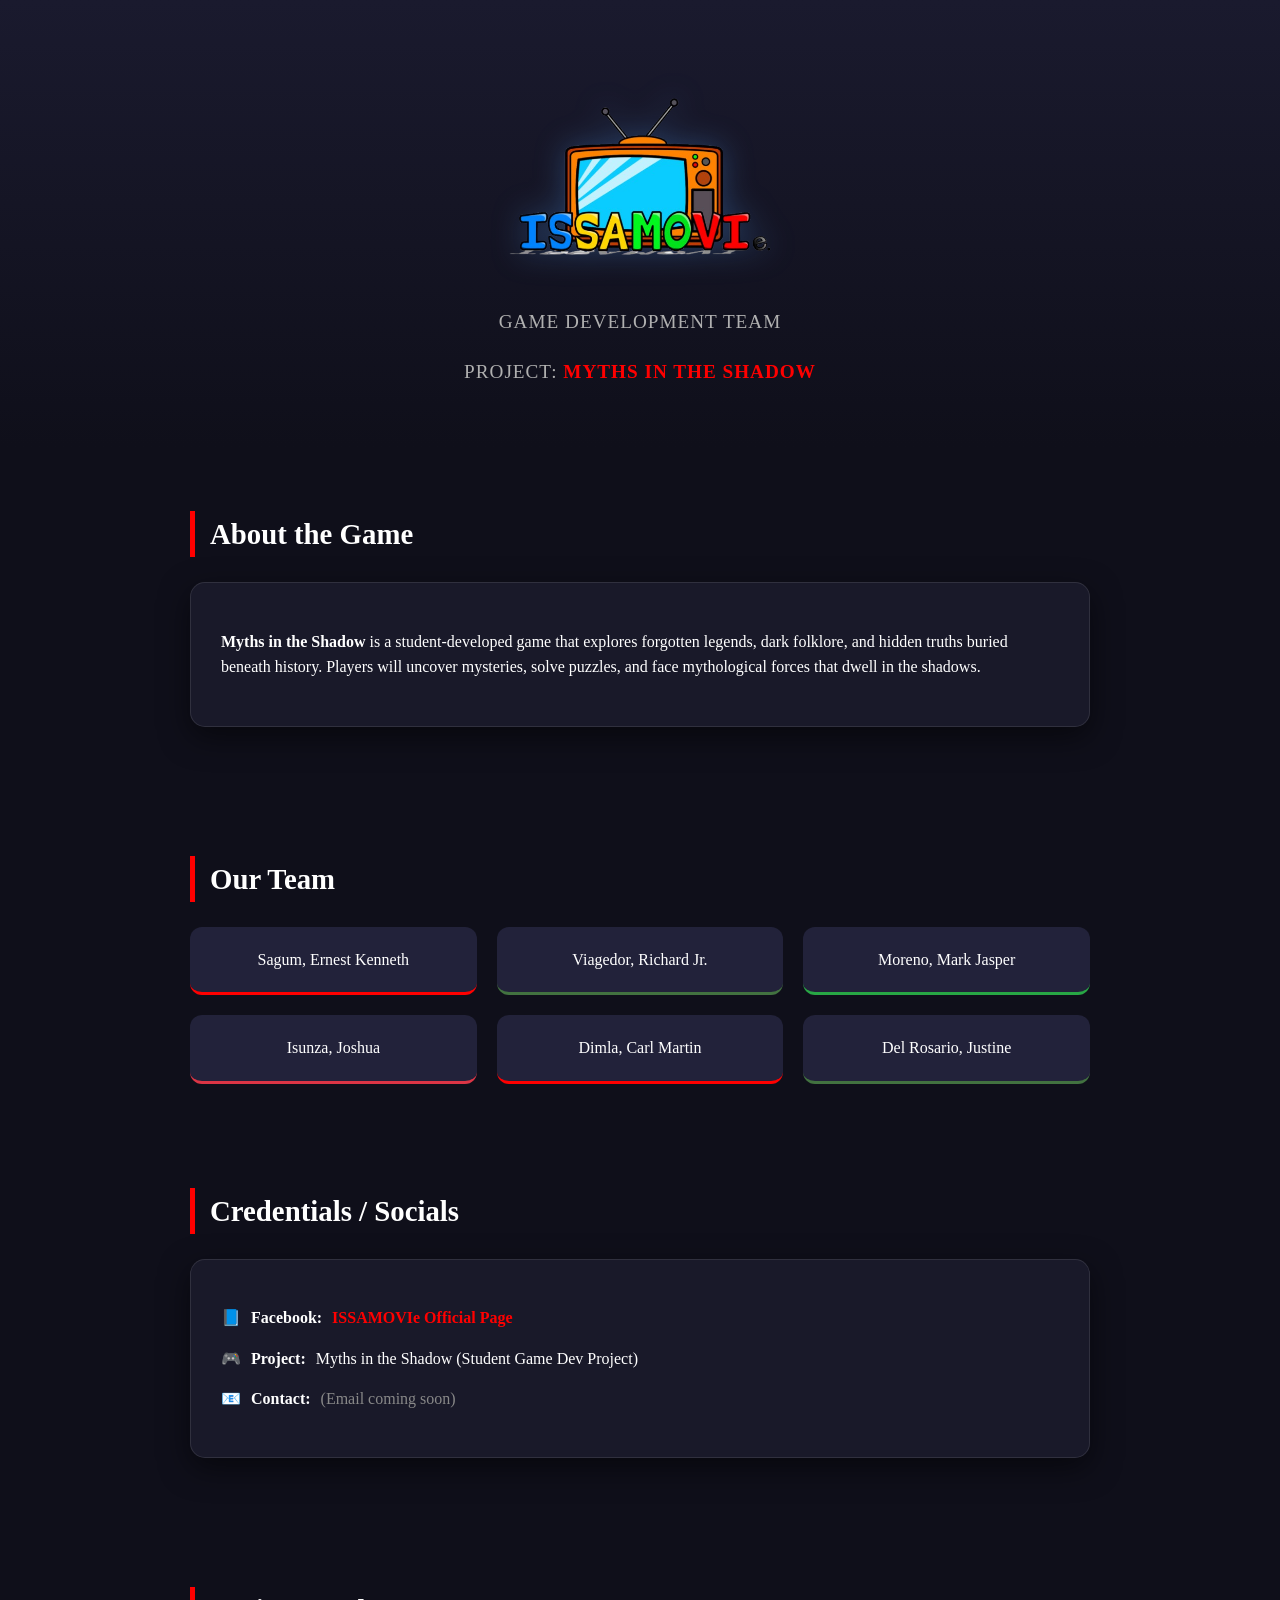
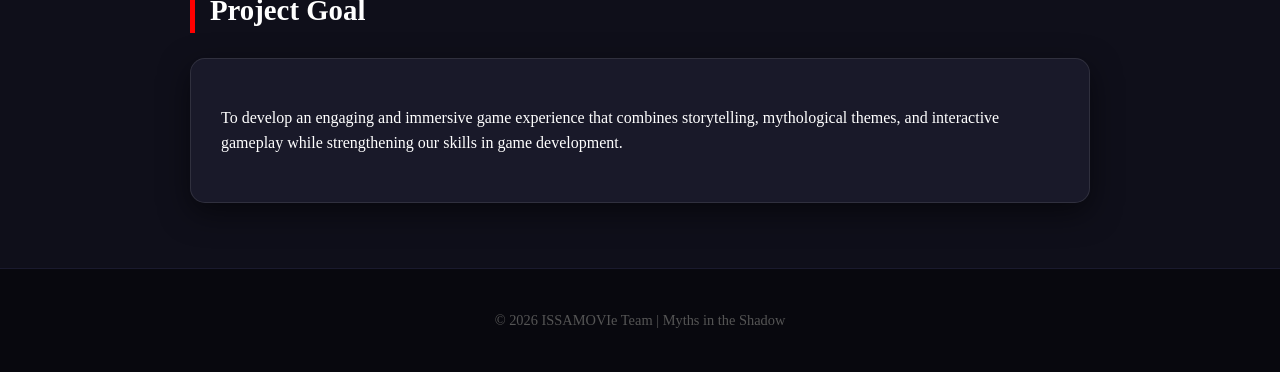
==== index.html @ 5f2e92af "Add files via upload" ====
<!DOCTYPE html>
<html lang="en">
<head>
  <meta charset="UTF-8" />
  <meta name="viewport" content="width=device-width, initial-scale=1.0" />
  <title>ISSAMOVIe - Myths in the Shadow</title>
  <link rel="stylesheet" href="style.css">
</head>
<body>

  <header>
    <div class="logo-container">
      <img src="Screenshot 2026-01-10 161645.png" alt="ISSAMOVIe Logo">
    </div>
    <p>Game Development Team</p>
    <p>Project: <span class="highlight">Myths in the Shadow</span></p>
  </header>

  <section>
    <h2>About the Game</h2>
    <div class="card">
      <p>
        <strong>Myths in the Shadow</strong> is a student-developed game that explores forgotten legends,
        dark folklore, and hidden truths buried beneath history. Players will uncover mysteries,
        solve puzzles, and face mythological forces that dwell in the shadows.
      </p>
    </div>
  </section>

  <section>
    <h2>Our Team</h2>
    <div class="team">
      <div class="member">Sagum, Ernest Kenneth</div>
      <div class="member">Viagedor, Richard Jr.</div>
      <div class="member">Moreno, Mark Jasper</div>
      <div class="member">Isunza, Joshua</div>
      <div class="member">Dimla, Carl Martin</div>
      <div class="member">Del Rosario, Justine</div>
    </div>
  </section>

  <section>
    <h2>Credentials / Socials</h2>
    <div class="card socials">
      <p>
        📘 <strong>Facebook:</strong>
        <a href="https://www.facebook.com/profile.php?id=61574077300916" target="_blank">
          ISSAMOVIe Official Page
        </a>
      </p>
      <p>
        🎮 <strong>Project:</strong> Myths in the Shadow (Student Game Dev Project)
      </p>
      <p>
        📧 <strong>Contact:</strong> <span style="color: #888;">(Email coming soon)</span>
      </p>
    </div>
  </section>

  <section>
    <h2>Project Goal</h2>
    <div class="card">
      <p>
        To develop an engaging and immersive game experience that combines storytelling,
        mythological themes, and interactive gameplay while strengthening our skills in game development.
      </p>
    </div>
  </section>

  <footer>
    © 2026 ISSAMOVIe Team | Myths in the Shadow
  </footer>

  <script src="script.js"></script>
</body>
</html>
---- style.css ----
:root {
  --primary-blue: #ff0000;
  --primary-yellow: #427240;
  --primary-green: #28a745;
  --primary-red: #dc3545;
  --bg-dark: #0f0f1a;
  --card-bg: rgba(28, 28, 46, 0.8);
}

body {
  margin: 0;
  font-family: "Times New Roman", Times, serif;
  background: var(--bg-dark);
  color: #ffffff;
  line-height: 1.6;
}

header {
  background: linear-gradient(180deg, #1a1a2e 0%, #0f0f1a 100%);
  padding: 60px 20px 40px;
  text-align: center;
}

.logo-container {
  max-width: 300px;
  margin: 0 auto 20px;
  filter: drop-shadow(0 0 15px rgba(78, 154, 241, 0.3));
}

.logo-container img {
  width: 100%;
  height: auto;
}

header p {
  margin-top: 10px;
  font-size: 1.2em;
  color: #b0b0b0;
  text-transform: uppercase;
  letter-spacing: 1px;
}

section {
  padding: 40px 20px;
  max-width: 900px;
  margin: auto;
}

h2 {
  border-left: 5px solid var(--primary-blue);
  padding-left: 15px;
  margin-bottom: 25px;
  font-size: 1.8em;
}

.card {
  background: var(--card-bg);
  padding: 30px;
  border-radius: 15px;
  margin-bottom: 25px;
  border: 1px solid rgba(255, 255, 255, 0.1);
  box-shadow: 0 10px 30px rgba(0, 0, 0, 0.5);
}

.team {
  display: grid;
  grid-template-columns: repeat(auto-fit, minmax(220px, 1fr));
  gap: 20px;
}

.member {
  background: #22223a;
  padding: 20px;
  border-radius: 12px;
  text-align: center;
  transition: transform 0.3s ease;
  border-bottom: 3px solid transparent;
}

/* Brand colors for team cards */
.member:nth-child(1) { border-color: var(--primary-blue); }
.member:nth-child(2) { border-color: var(--primary-yellow); }
.member:nth-child(3) { border-color: var(--primary-green); }
.member:nth-child(4) { border-color: var(--primary-red); }
.member:nth-child(5) { border-color: var(--primary-blue); }
.member:nth-child(6) { border-color: var(--primary-yellow); }

.member:hover {
  transform: translateY(-5px);
}

.highlight {
  color: var(--primary-blue);
  font-weight: bold;
}

a {
  color: var(--primary-blue);
  text-decoration: none;
  font-weight: bold;
}

a:hover {
  color: #7abaff;
  text-decoration: underline;
}

.socials p {
  display: flex;
  align-items: center;
  gap: 10px;
  margin: 15px 0;
}

footer {
  text-align: center;
  padding: 40px 20px;
  background: #08080e;
  color: #555;
  font-size: 0.9em;
  border-top: 1px solid #1a1a2e;
}
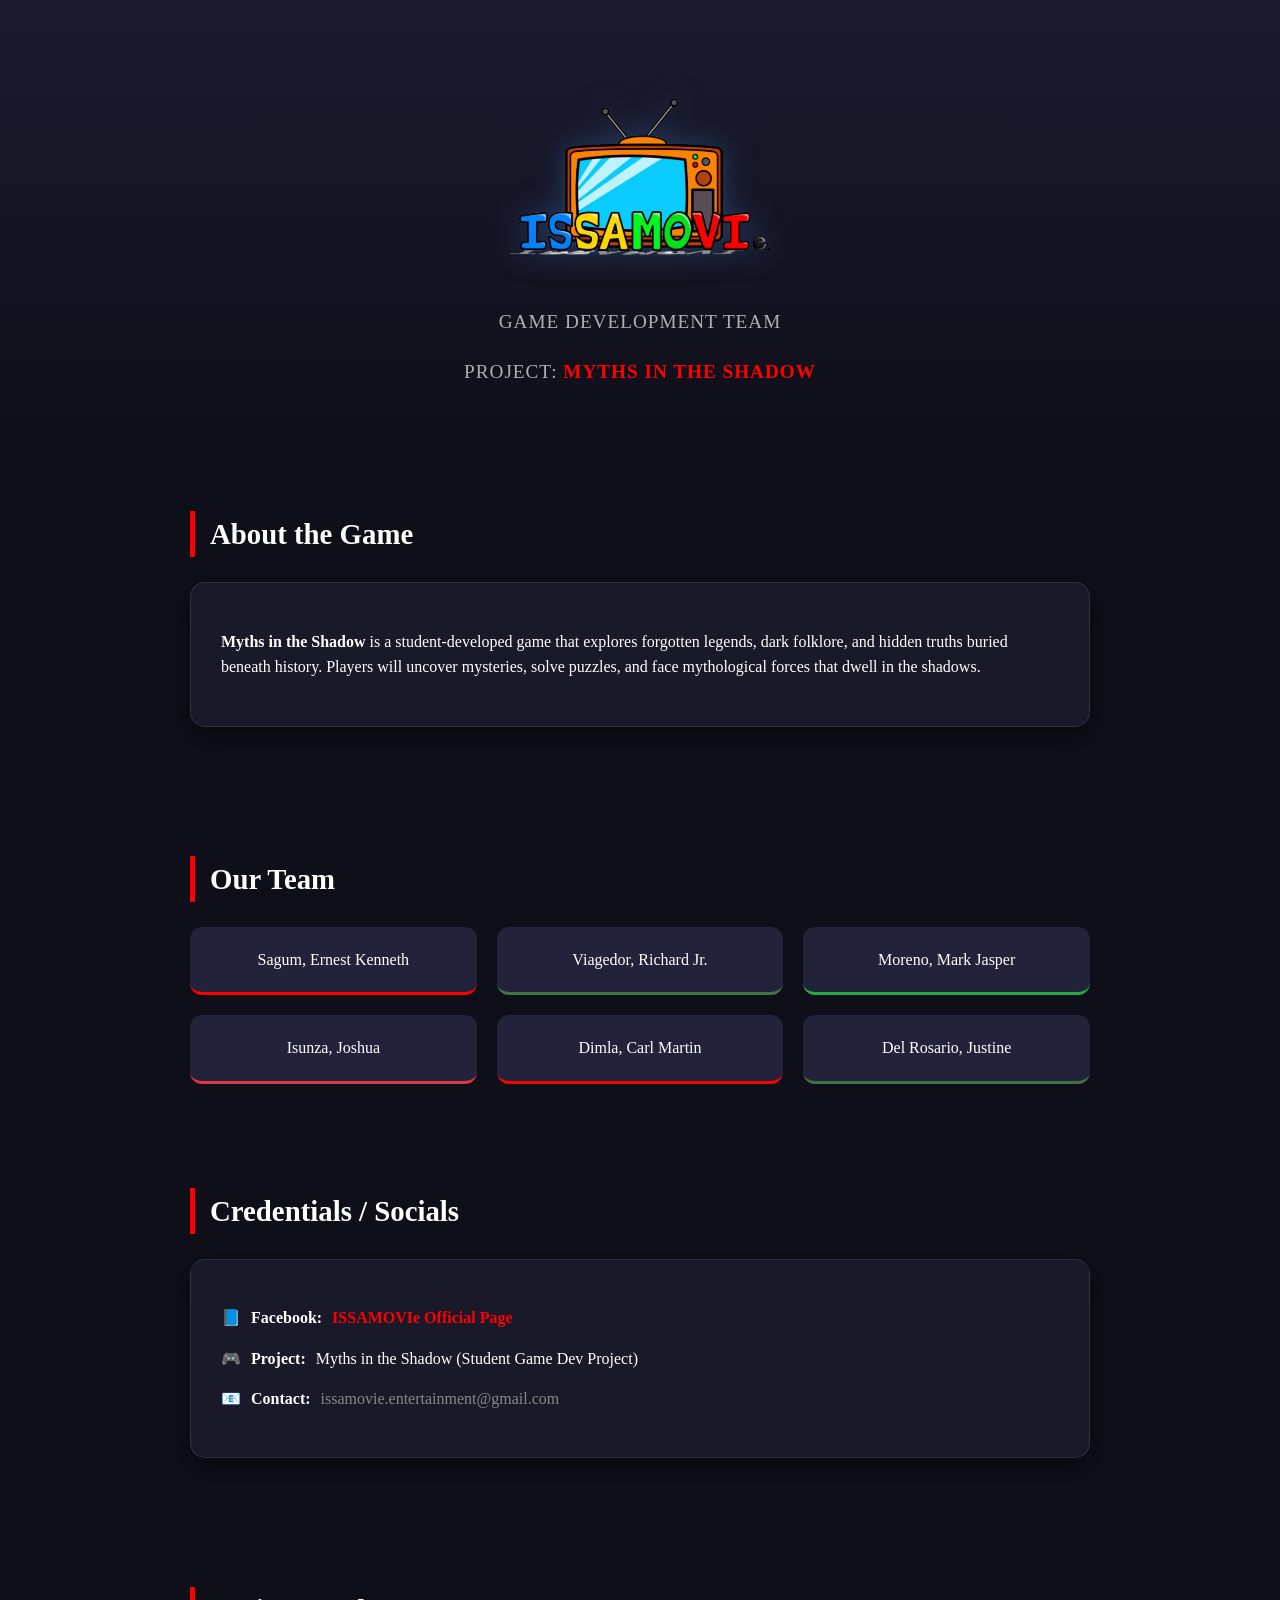
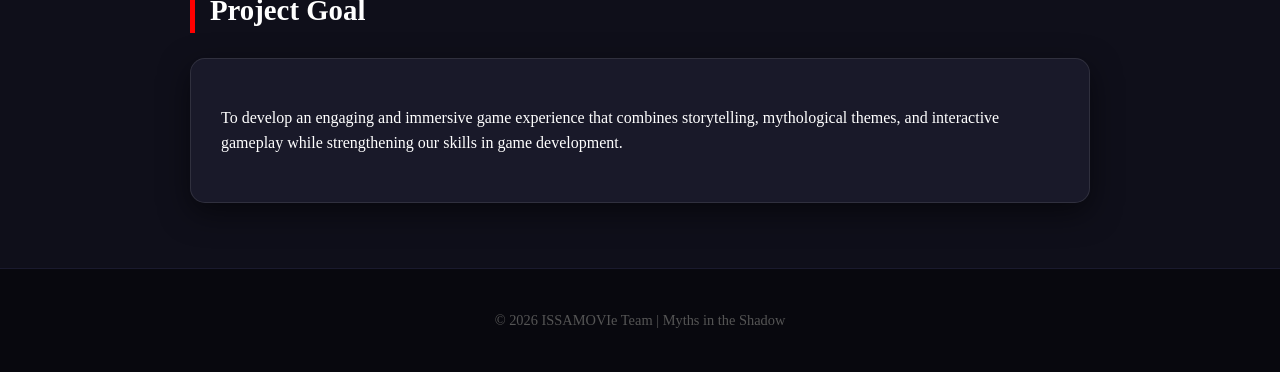
==== commit d2a6f48f: "Update contact email in index.html" ====
--- a/index.html
+++ b/index.html
@@ -52,7 +52,7 @@
         🎮 <strong>Project:</strong> Myths in the Shadow (Student Game Dev Project)
       </p>
       <p>
-        📧 <strong>Contact:</strong> <span style="color: #888;">(Email coming soon)</span>
+        📧 <strong>Contact:</strong> <span style="color: #888;">issamovie.entertainment@gmail.com</span>
       </p>
     </div>
   </section>
@@ -73,4 +73,4 @@
 
   <script src="script.js"></script>
 </body>
-</html>+</html>
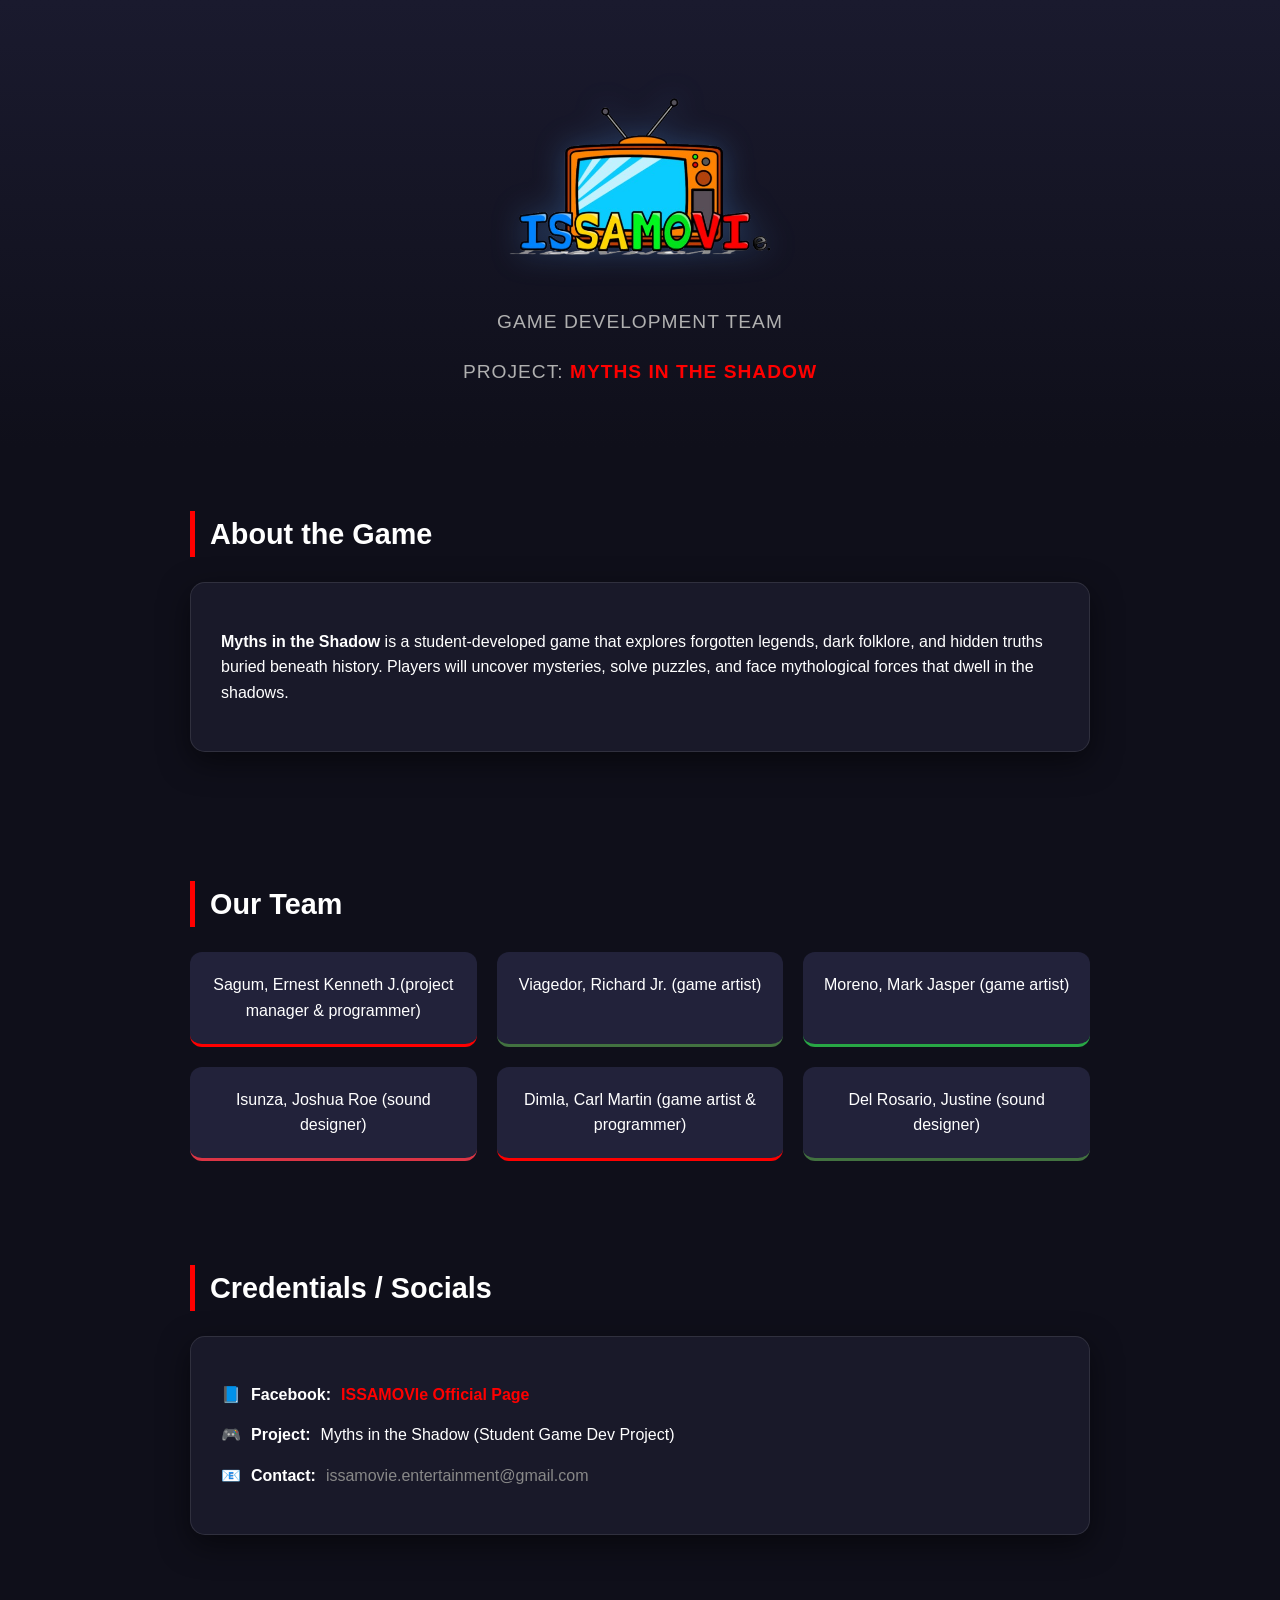
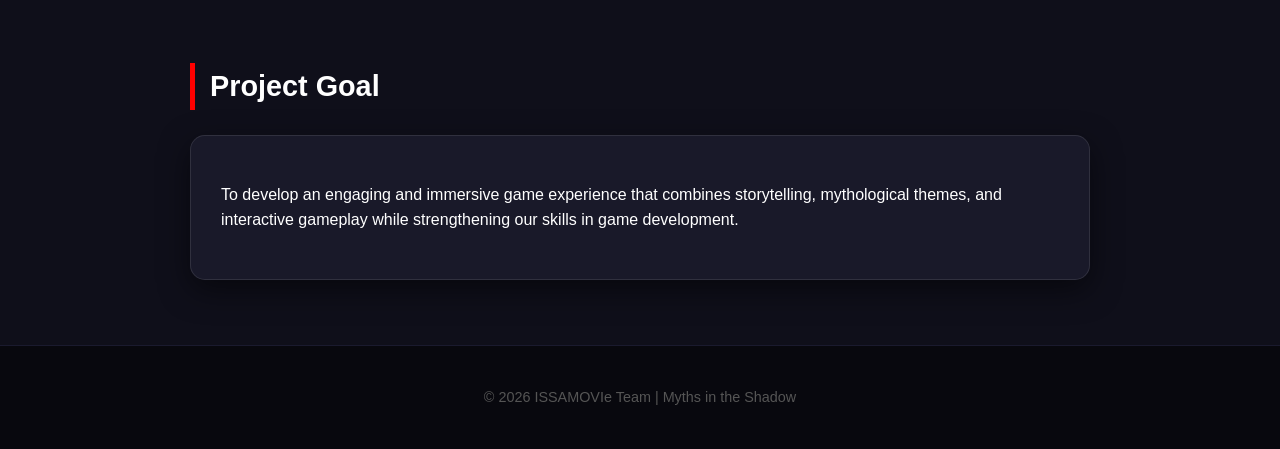
==== commit 769364ec: "Update index.html" ====
--- a/index.html
+++ b/index.html
@@ -30,12 +30,12 @@
   <section>
     <h2>Our Team</h2>
     <div class="team">
-      <div class="member">Sagum, Ernest Kenneth</div>
-      <div class="member">Viagedor, Richard Jr.</div>
-      <div class="member">Moreno, Mark Jasper</div>
-      <div class="member">Isunza, Joshua</div>
-      <div class="member">Dimla, Carl Martin</div>
-      <div class="member">Del Rosario, Justine</div>
+      <div class="member">Sagum, Ernest Kenneth J.(project manager & programmer)</div>
+      <div class="member">Viagedor, Richard Jr. (game artist)</div>
+      <div class="member">Moreno, Mark Jasper (game artist)</div>
+      <div class="member">Isunza, Joshua Roe (sound designer)</div>
+      <div class="member">Dimla, Carl Martin (game artist & programmer)</div>
+      <div class="member">Del Rosario, Justine (sound designer)</div>
     </div>
   </section>
 
--- a/style.css
+++ b/style.css
@@ -9,7 +9,7 @@
 
 body {
   margin: 0;
-  font-family: "Times New Roman", Times, serif;
+  font-family: Calibri, Candara, Segoe, "Segoe UI", Optima, Arial, sans-serif;
   background: var(--bg-dark);
   color: #ffffff;
   line-height: 1.6;
@@ -119,4 +119,4 @@
   color: #555;
   font-size: 0.9em;
   border-top: 1px solid #1a1a2e;
-}+}
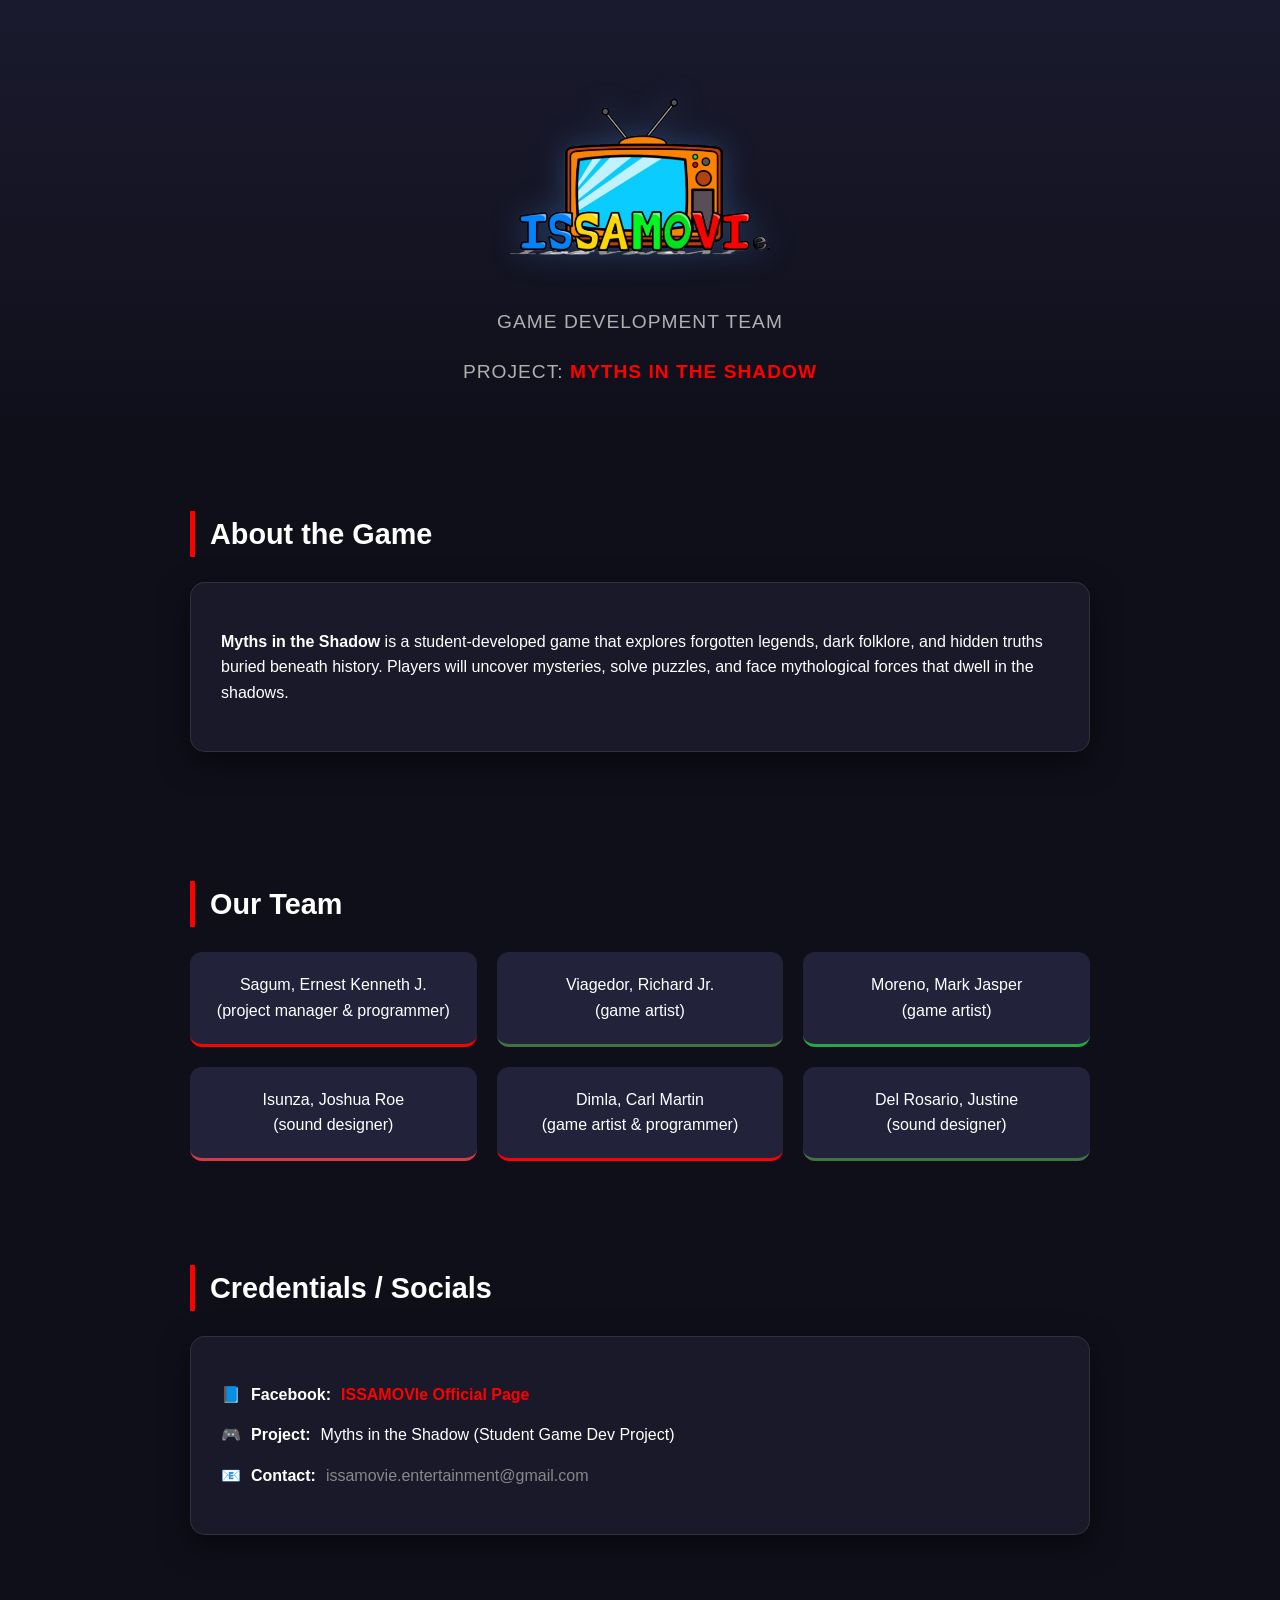
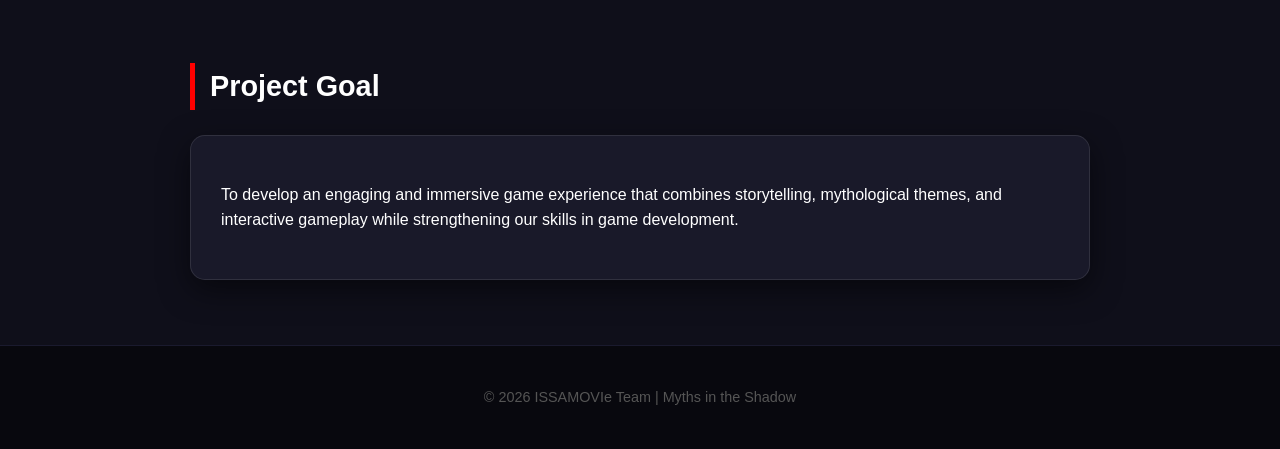
==== commit 321243f5: "Add line breaks to team member descriptions Updated team member entries to include line breaks for b" ====
--- a/index.html
+++ b/index.html
@@ -30,12 +30,12 @@
   <section>
     <h2>Our Team</h2>
     <div class="team">
-      <div class="member">Sagum, Ernest Kenneth J.(project manager & programmer)</div>
-      <div class="member">Viagedor, Richard Jr. (game artist)</div>
-      <div class="member">Moreno, Mark Jasper (game artist)</div>
-      <div class="member">Isunza, Joshua Roe (sound designer)</div>
-      <div class="member">Dimla, Carl Martin (game artist & programmer)</div>
-      <div class="member">Del Rosario, Justine (sound designer)</div>
+      <div class="member">Sagum, Ernest Kenneth J. <br>(project manager & programmer)</br></div>
+      <div class="member">Viagedor, Richard Jr. <br>(game artist)</br></div>
+      <div class="member">Moreno, Mark Jasper <br>(game artist)</br></div>
+      <div class="member">Isunza, Joshua Roe <br>(sound designer)</br></div>
+      <div class="member">Dimla, Carl Martin <br>(game artist & programmer)</br></div>
+      <div class="member">Del Rosario, Justine <br>(sound designer)</br></div>
     </div>
   </section>
 
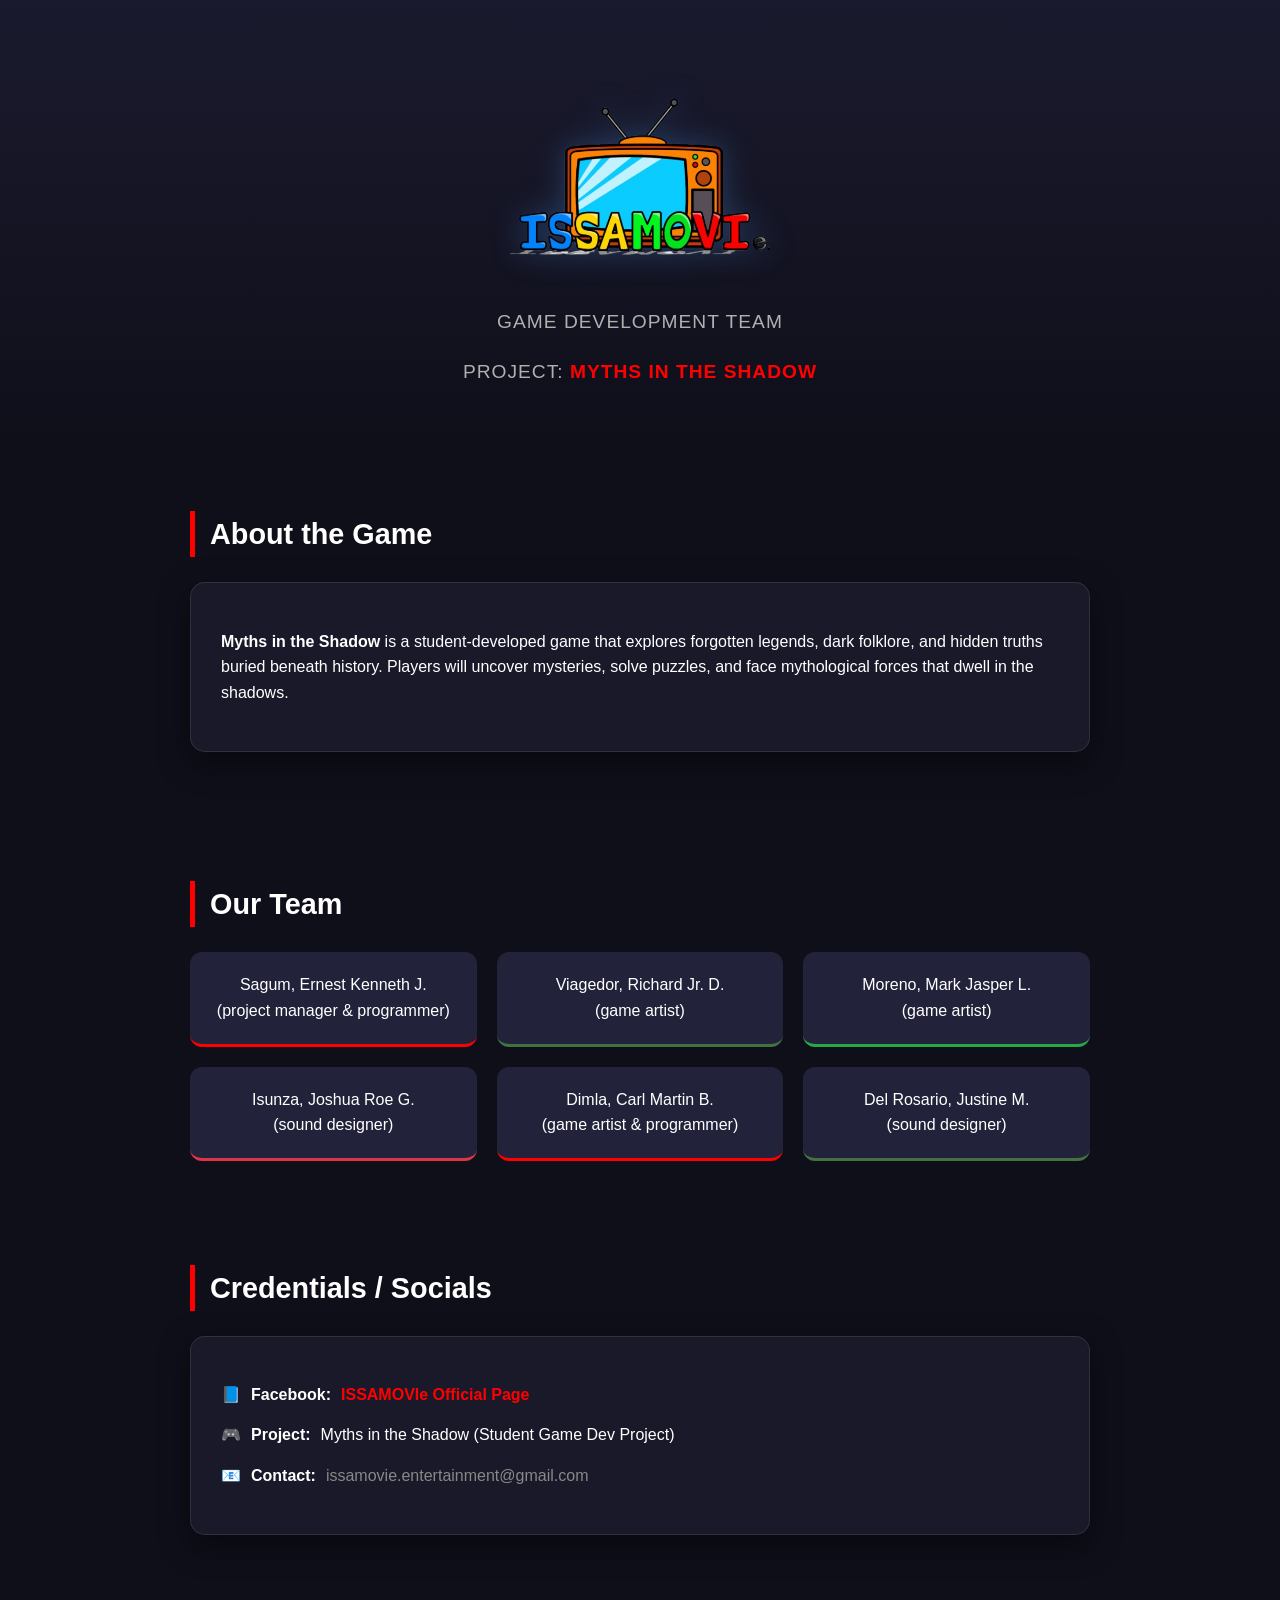
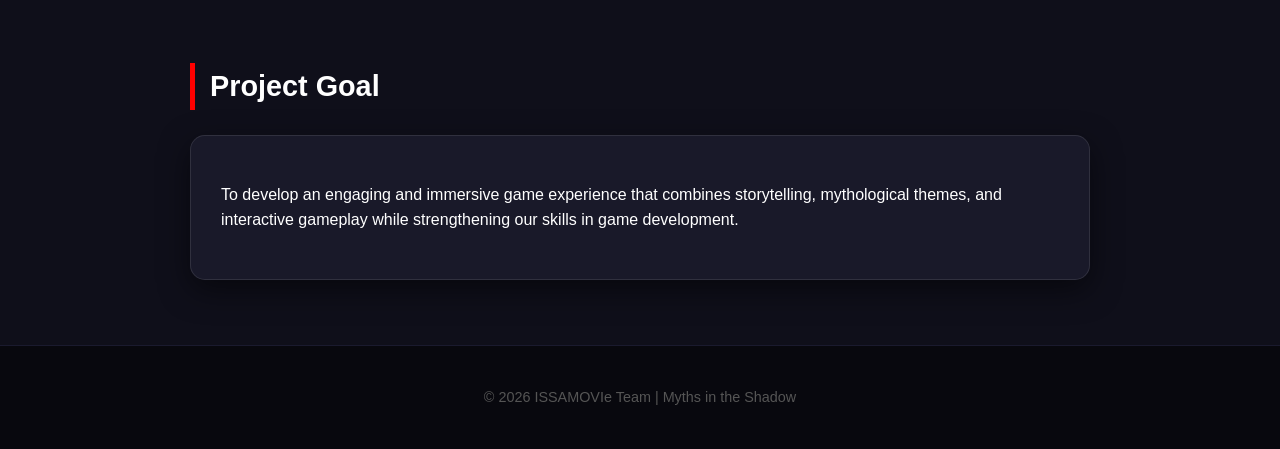
==== commit 2cd5cbd2: "Update index.html" ====
--- a/index.html
+++ b/index.html
@@ -31,11 +31,11 @@
     <h2>Our Team</h2>
     <div class="team">
       <div class="member">Sagum, Ernest Kenneth J. <br>(project manager & programmer)</br></div>
-      <div class="member">Viagedor, Richard Jr. <br>(game artist)</br></div>
-      <div class="member">Moreno, Mark Jasper <br>(game artist)</br></div>
-      <div class="member">Isunza, Joshua Roe <br>(sound designer)</br></div>
-      <div class="member">Dimla, Carl Martin <br>(game artist & programmer)</br></div>
-      <div class="member">Del Rosario, Justine <br>(sound designer)</br></div>
+      <div class="member">Viagedor, Richard Jr. D. <br>(game artist)</br></div>
+      <div class="member">Moreno, Mark Jasper L. <br>(game artist)</br></div>
+      <div class="member">Isunza, Joshua Roe G. <br>(sound designer)</br></div>
+      <div class="member">Dimla, Carl Martin B. <br>(game artist & programmer)</br></div>
+      <div class="member">Del Rosario, Justine M. <br>(sound designer)</br></div>
     </div>
   </section>
 
